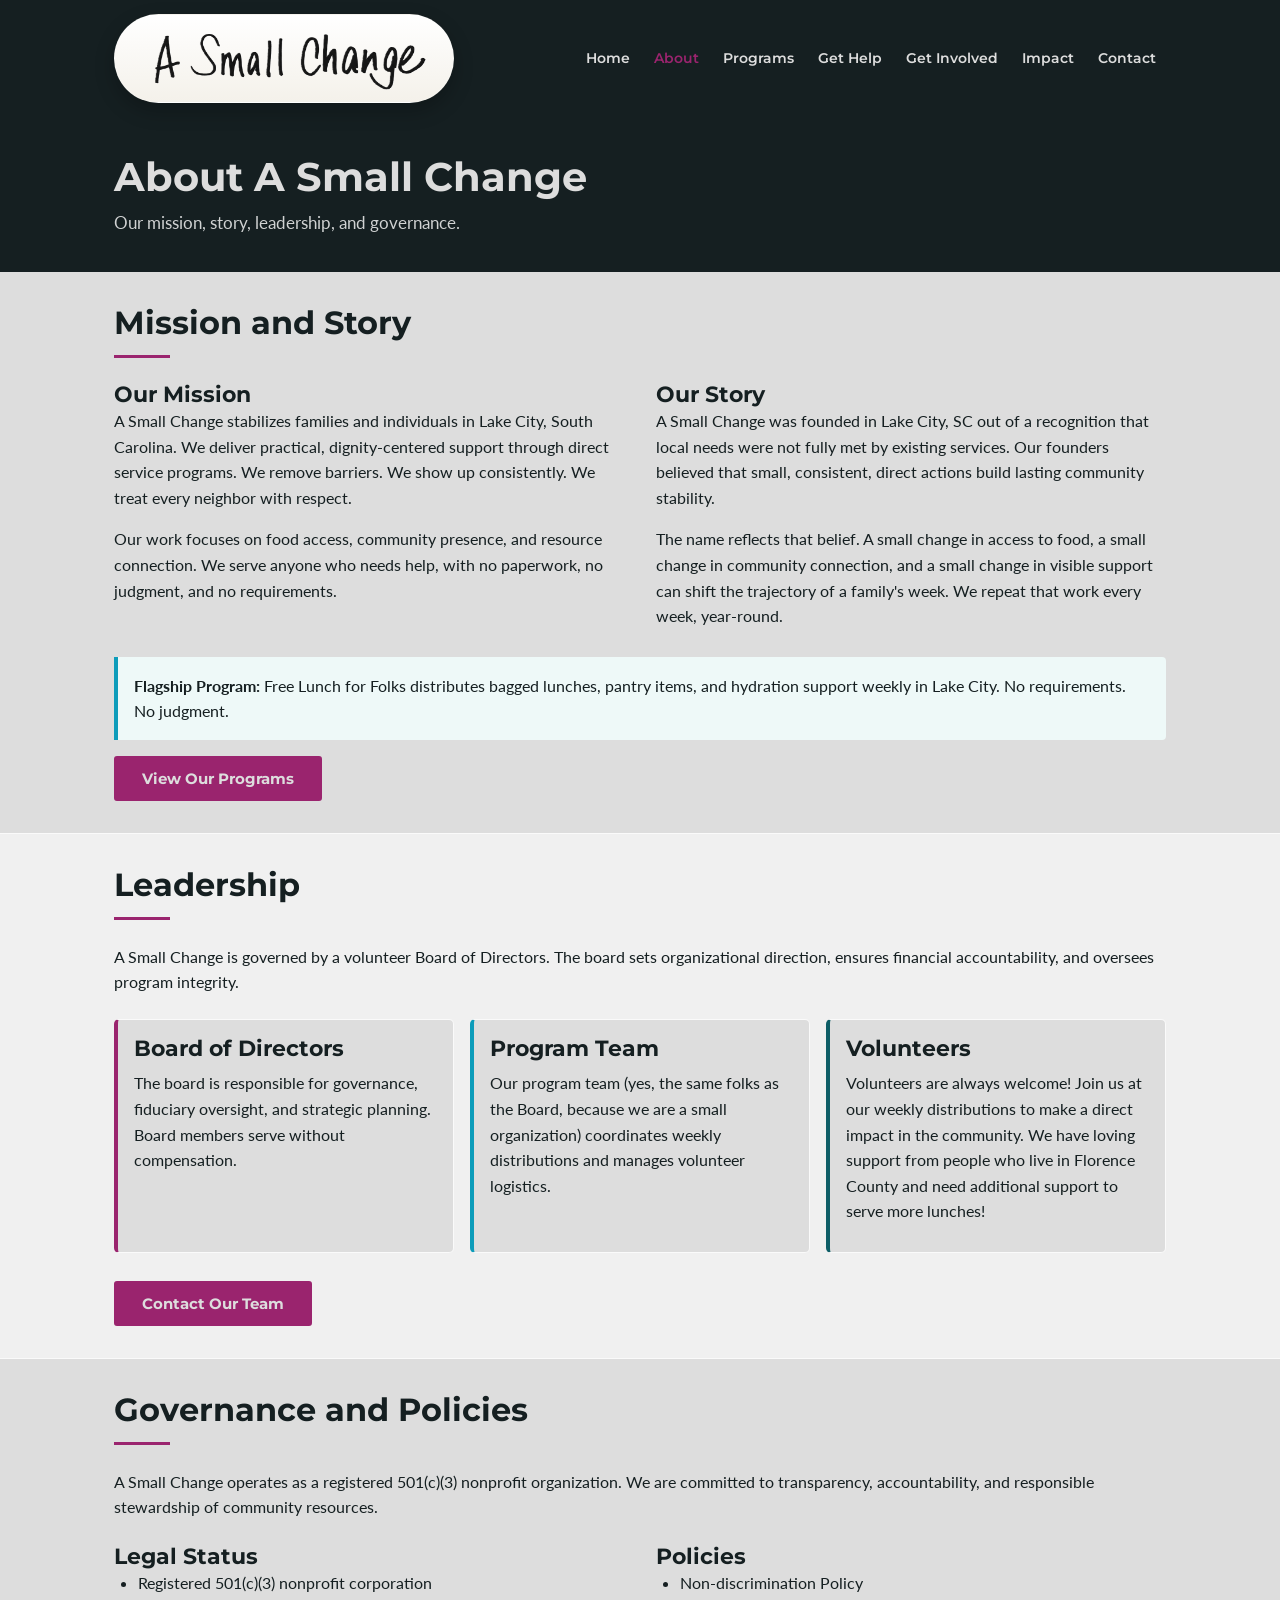
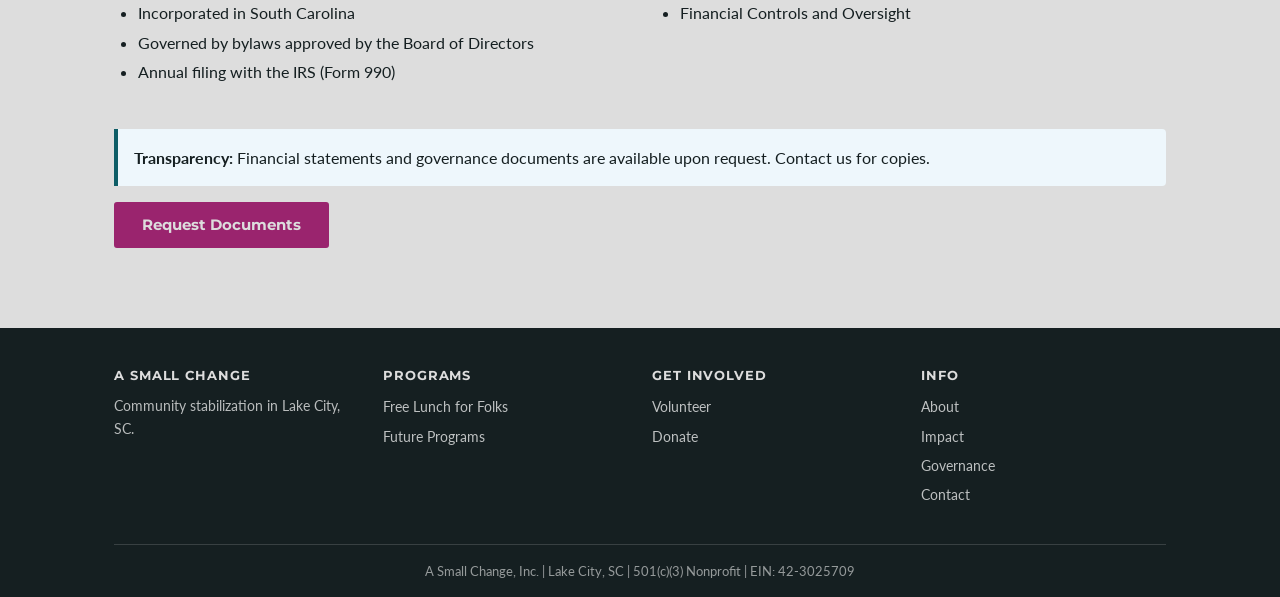
==== about.html @ 9b757cd4 "Updates to content across multiple pages" ====
<!DOCTYPE html>
<html lang="en">
<head>
  <meta charset="UTF-8" />
  <meta name="viewport" content="width=device-width, initial-scale=1.0" />
  <title>About | A Small Change</title>
  <meta name="description" content="Learn about A Small Change, a community stabilization nonprofit in Lake City, SC. Our mission, leadership, and governance." />
  <link rel="preconnect" href="https://fonts.googleapis.com" />
  <link rel="preconnect" href="https://fonts.gstatic.com" crossorigin />
  <link href="https://fonts.googleapis.com/css2?family=Montserrat:wght@400;600;700&family=Lato:wght@400;700&display=swap" rel="stylesheet" />
  <link rel="stylesheet" href="assets/css/style.css" />
</head>
<body>
  <a href="#main" class="skip-link">Skip to main content</a>

  <header class="site-header" role="banner">
    <div class="container">
      <div class="site-header-top">
        <a href="index.html" class="site-logo" aria-label="A Small Change home page">
          <span class="site-logo-mark" aria-hidden="true">
            <img alt="" src="assets/images/ASmallChange-Logo-transparent.png" />
          </span>
          <span class="visually-hidden">A Small Change</span>
        </a>
        <button
          class="nav-toggle"
          id="nav-toggle"
          aria-controls="site-nav"
          aria-expanded="false"
          aria-label="Toggle navigation menu"
        >Menu</button>
      </div>
      <nav class="site-nav" id="site-nav" aria-label="Main navigation">
        <a href="index.html">Home</a>
        <a href="about.html" aria-current="page">About</a>
        <a href="programs.html">Programs</a>
        <a href="get-help.html">Get Help</a>
        <a href="get-involved.html">Get Involved</a>
        <a href="impact.html">Impact</a>
        <a href="contact.html">Contact</a>
      </nav>
    </div>
  </header>

  <main id="main">

    <div class="page-header">
      <div class="container">
        <h1>About A Small Change</h1>
        <p>Our mission, story, leadership, and governance.</p>
      </div>
    </div>

    <!-- Mission & Story -->
    <section id="mission" class="subsection" aria-labelledby="mission-heading">
      <div class="container">
        <h2 id="mission-heading">Mission and Story</h2>
        <hr class="divider--red" />
        <div class="two-col">
          <div>
            <h3>Our Mission</h3>
            <p>A Small Change stabilizes families and individuals in Lake City, South Carolina. We deliver practical, dignity-centered support through direct service programs. We remove barriers. We show up consistently. We treat every neighbor with respect.</p>
            <p>Our work focuses on food access, community presence, and resource connection. We serve anyone who needs help, with no paperwork, no judgment, and no requirements.</p>
          </div>
          <div>
            <h3>Our Story</h3>
            <p>A Small Change was founded in Lake City, SC out of a recognition that local needs were not fully met by existing services. Our founders believed that small, consistent, direct actions build lasting community stability.</p>
            <p>The name reflects that belief. A small change in access to food, a small change in community connection, and a small change in visible support can shift the trajectory of a family's week. We repeat that work every week, year-round.</p>
          </div>
        </div>
        <div class="section-cta">
          <div class="info-box--teal info-box">
            <strong>Flagship Program:</strong> Free Lunch for Folks distributes bagged lunches, pantry items, and hydration support weekly in Lake City. No requirements. No judgment.
          </div>
          <a href="programs.html" class="btn btn-primary">View Our Programs</a>
        </div>
      </div>
    </section>

    <!-- Leadership -->
    <section id="leadership" class="subsection section--light" aria-labelledby="leadership-heading">
      <div class="container">
        <h2 id="leadership-heading">Leadership</h2>
        <hr class="divider--red" />
        <p>A Small Change is governed by a volunteer Board of Directors. The board sets organizational direction, ensures financial accountability, and oversees program integrity.</p>
        <div class="card-grid">
          <div class="card card--accent">
            <h3>Board of Directors</h3>
            <p>The board is responsible for governance, fiduciary oversight, and strategic planning. Board members serve without compensation.</p>
          </div>
          <div class="card card--teal">
            <h3>Program Team</h3>
            <p>Our program team (yes, the same folks as the Board, because we are a small organization) coordinates weekly distributions and manages volunteer logistics.</p>
          </div>
          <div class="card card--blue">
            <h3>Volunteers</h3>
            <p>Volunteers are always welcome!  Join us at our weekly distributions to make a direct impact in the community.  
              We have loving support from people who live in Florence County and need additional support to serve more lunches!</p>
          </div>
        </div>
        <div class="section-cta">
          <a href="contact.html" class="btn btn-primary">Contact Our Team</a>
        </div>
      </div>
    </section>

    <!-- Governance & Policies -->
    <section id="governance" class="subsection" aria-labelledby="governance-heading">
      <div class="container">
        <h2 id="governance-heading">Governance and Policies</h2>
        <hr class="divider--red" />
        <p>A Small Change operates as a registered 501(c)(3) nonprofit organization. We are committed to transparency, accountability, and responsible stewardship of community resources.</p>
        <div class="two-col">
          <div>
            <h3>Legal Status</h3>
            <ul>
              <li>Registered 501(c)(3) nonprofit corporation</li>
              <li>Incorporated in South Carolina</li>
              <li>Governed by bylaws approved by the Board of Directors</li>
              <li>Annual filing with the IRS (Form 990)</li>
            </ul>
          </div>
          <div>
            <h3>Policies</h3>
            <ul>              
              <li>Non-discrimination Policy</li>
              <li>Financial Controls and Oversight</li>
            </ul>
          </div>
        </div>
        <div class="section-cta">
          <div class="info-box">
            <strong>Transparency:</strong> Financial statements and governance documents are available upon request. Contact us for copies.
          </div>
          <a href="contact.html" class="btn btn-primary">Request Documents</a>
        </div>
      </div>
    </section>

  </main>

  <footer class="site-footer" role="contentinfo">
    <div class="container">
      <div class="footer-grid">
        <div class="footer-col">
          <h3>A Small Change</h3>
          <p class="footer-tagline">Community stabilization in Lake City, SC.</p>
        </div>
        <div class="footer-col">
          <h3>Programs</h3>
          <a href="programs.html">Free Lunch for Folks</a>
          <a href="programs.html#future-programs">Future Programs</a>
        </div>
        <div class="footer-col">
          <h3>Get Involved</h3>
          <a href="get-involved.html#volunteer">Volunteer</a>
          <a href="get-involved.html#donate">Donate</a>
        </div>
        <div class="footer-col">
          <h3>Info</h3>
          <a href="about.html">About</a>
          <a href="impact.html">Impact</a>
          <a href="about.html#governance">Governance</a>
          <a href="contact.html">Contact</a>
        </div>
      </div>
      <div class="footer-bottom">
        <p>A Small Change, Inc. | Lake City, SC | 501(c)(3) Nonprofit | EIN: 42-3025709</p>
      </div>
    </div>
  </footer>

  <script src="assets/js/nav.js"></script>
</body>
</html>
---- assets/css/style.css ----
/* ==========================================================================
   A Small Change — Main Stylesheet
   ========================================================================== */

/* --------------------------------------------------------------------------
   CSS Custom Properties (Brand Tokens)
   -------------------------------------------------------------------------- */
:root {

  --color-charcoal:  #151F21;
  --color-raspberry: #9A246E;
  --color-ocean:     #0D5D66;
  --color-teal:      #0D9CBA;
  --color-dark-teal: #148799;
  --color-border:    #FAFAFA;
  --color-white:     #DDDDDD;

  --font-heading: 'Montserrat', sans-serif;
  --font-body:    'Lato', sans-serif;

  --padding-section: 24px;
  --padding-hero:    48px;
  --padding-card:    16px;

  --max-width: 1100px;
}

/* --------------------------------------------------------------------------
   Reset & Base
   -------------------------------------------------------------------------- */
*,
*::before,
*::after {
  box-sizing: border-box;
  margin: 0;
  padding: 0;
}

html {
  font-size: 16px;
  scroll-behavior: smooth;
}

body {
  background-color: var(--color-white);
  color: var(--color-charcoal);
  font-family: var(--font-body);
  line-height: 1.6;
}

img {
  max-width: 100%;
  height: auto;
  display: block;
}

/* --------------------------------------------------------------------------
   Typography
   -------------------------------------------------------------------------- */
h1,
h2,
h3,
h4,
h5,
h6 {
  font-family: var(--font-heading);
  font-weight: 700;
  line-height: 1.2;
  color: var(--color-charcoal);
}

h1 { font-size: 2rem; }
h2 { font-size: 1.625rem; }
h3 { font-size: 1.25rem; }
h4 { font-size: 1.0625rem; }

p {
  margin-bottom: 1rem;
}

p:last-child {
  margin-bottom: 0;
}

ul,
ol {
  padding-left: 1.5rem;
  margin-bottom: 1rem;
}

li {
  margin-bottom: 4px;
}

a {
  color: var(--color-raspberry);
  text-decoration: underline;
}

a:hover,
a:focus {
  color: var(--color-charcoal);
}

strong {
  font-weight: 700;
}

/* --------------------------------------------------------------------------
   Skip Link (Accessibility)
   -------------------------------------------------------------------------- */
.skip-link {
  position: absolute;
  top: -100%;
  left: 0;
  background-color: var(--color-raspberry);
  color: var(--color-white);
  padding: 8px 16px;
  font-family: var(--font-heading);
  font-weight: 700;
  font-size: 0.9375rem;
  z-index: 9999;
  text-decoration: none;
}

.skip-link:focus {
  top: 0;
}

.visually-hidden {
  position: absolute;
  width: 1px;
  height: 1px;
  padding: 0;
  margin: -1px;
  overflow: hidden;
  clip: rect(0, 0, 0, 0);
  white-space: nowrap;
  border: 0;
}

/* --------------------------------------------------------------------------
   Layout Utility
   -------------------------------------------------------------------------- */
.container {
  max-width: var(--max-width);
  margin: 0 auto;
  padding: 0 var(--padding-section);
}

.section {
  padding: var(--padding-section) 0;
}

.section--lg {
  padding: 48px 0;
}

/* --------------------------------------------------------------------------
   Section Themes
   -------------------------------------------------------------------------- */
.section--dark {
  background-color: var(--color-charcoal);
  color: var(--color-white);
}

.section--dark h1,
.section--dark h2,
.section--dark h3,
.section--dark h4 {
  color: var(--color-white);
}

.section--dark a:not(.btn) {
  color: var(--color-teal);
}

.section--dark a:not(.btn):hover,
.section--dark a:not(.btn):focus {
  color: var(--color-white);
}

/* Teal sections use charcoal text for WCAG AA contrast (~6.4:1) */
.section--teal {
  background-color: var(--color-teal);
  color: var(--color-charcoal);
}

.section--teal h1,
.section--teal h2,
.section--teal h3 {
  color: var(--color-charcoal);
}

.section--light {
  background-color: #F0F0F0;
}

/* --------------------------------------------------------------------------
   Section Typography Helpers
   -------------------------------------------------------------------------- */
.section-title {
  font-size: 1.75rem;
  margin-bottom: 8px;
}

.section-subtitle {
  font-size: 1.0625rem;
  color: #555555;
  margin-bottom: 24px;
}

.section--dark .section-subtitle {
  color: rgba(255, 255, 255, 0.8);
}

.divider--red {
  border: none;
  border-top: 3px solid var(--color-raspberry);
  width: 56px;
  margin: 12px 0 24px;
}

/* --------------------------------------------------------------------------
   Header & Navigation
   -------------------------------------------------------------------------- */
.site-header {
  background-color: var(--color-charcoal);
  color: var(--color-white);
  position: sticky;
  top: 0;
  z-index: 200;
}

.site-header .container {
  display: flex;
  align-items: center;
  justify-content: space-between;
  flex-wrap: wrap;
  padding-top: 14px;
  padding-bottom: 14px;
  gap: 12px;
}

.site-header-top {
  display: flex;
  align-items: center;
  justify-content: space-between;
  width: 100%;
}

.site-logo {
  text-decoration: none;
  display: inline-flex;
  align-items: center;
  max-width: min(100%, 340px);
}

.site-logo-mark {
  display: block;
  padding: 10px 18px 8px;
  background: linear-gradient(180deg, #ffffff 0%, #f4f1ea 100%);
  border: 1px solid rgba(250, 250, 250, 0.18);
  border-radius: 999px;
  box-shadow: 0 8px 20px rgba(0, 0, 0, 0.24);
}

.site-logo-mark img {
  display: block;
  width: clamp(180px, 24vw, 320px);
  height: auto;
}

.nav-toggle {
  display: none;
  background: transparent;
  border: 2px solid var(--color-white);
  color: var(--color-white);
  padding: 5px 12px;
  font-family: var(--font-heading);
  font-size: 0.875rem;
  font-weight: 700;
  cursor: pointer;
  border-radius: 3px;
}

.site-nav {
  display: flex;
  align-items: center;
  flex-wrap: wrap;
  gap: 4px;
}

.site-nav a {
  color: var(--color-white);
  text-decoration: none;
  font-family: var(--font-heading);
  font-size: 0.875rem;
  font-weight: 600;
  padding: 6px 10px;
  border-radius: 3px;
  transition: background-color 0.15s ease;
}

.site-nav a:hover,
.site-nav a:focus {
  background-color: rgba(255, 255, 255, 0.15);
  color: var(--color-white);
}

.site-nav a[aria-current="page"] {
  color: var(--color-raspberry);
}

/* --------------------------------------------------------------------------
   Hero
   -------------------------------------------------------------------------- */
.hero {
  background-color: var(--color-charcoal);
  color: var(--color-white);
  padding: var(--padding-hero) 0;
}

.hero h1 {
  font-size: 2.25rem;
  color: var(--color-white);
  margin-bottom: 16px;
  max-width: 700px;
}

.hero p {
  font-size: 1.125rem;
  color: rgba(255, 255, 255, 0.88);
  max-width: 620px;
  margin-bottom: 28px;
}

.hero--center {
  text-align: center;
}

.hero--center h1,
.hero--center p {
  margin-left: auto;
  margin-right: auto;
}

.hero--center .cta-group {
  justify-content: center;
}

/* --------------------------------------------------------------------------
   Page Header (inner pages)
   -------------------------------------------------------------------------- */
.page-header {
  background-color: var(--color-charcoal);
  color: var(--color-white);
  padding: 36px 0;
}

.page-header h1 {
  color: var(--color-white);
  margin-bottom: 8px;
}

.page-header p {
  color: rgba(255, 255, 255, 0.8);
  font-size: 1.0625rem;
  margin-bottom: 0;
}

/* --------------------------------------------------------------------------
   Buttons
   -------------------------------------------------------------------------- */
.btn {
  display: inline-block;
  padding: 11px 26px;
  font-family: var(--font-heading);
  font-size: 0.9375rem;
  font-weight: 700;
  text-decoration: none;
  border-radius: 3px;
  cursor: pointer;
  border: 2px solid transparent;
  line-height: 1.3;
  text-align: center;
}

.btn-primary {
  background-color: var(--color-raspberry);
  color: var(--color-white);
  border-color: var(--color-raspberry);
}

.btn-primary:hover,
.btn-primary:focus {
  background-color: #9e0e18;
  border-color: #9e0e18;
  color: var(--color-white);
}

/* Outline button: for use on dark backgrounds */
.btn-outline {
  background-color: transparent;
  color: var(--color-white);
  border-color: var(--color-white);
}

.btn-outline:hover,
.btn-outline:focus {
  background-color: var(--color-white);
  color: var(--color-charcoal);
}

/* Outline button: for use on light backgrounds */
.btn-outline-dark {
  background-color: transparent;
  color: var(--color-charcoal);
  border-color: var(--color-charcoal);
}

.btn-outline-dark:hover,
.btn-outline-dark:focus {
  background-color: var(--color-charcoal);
  color: var(--color-white);
}

/* Teal CTA: for accents on light backgrounds */
.btn-teal {
  background-color: var(--color-teal);
  color: var(--color-white);
  border-color: var(--color-teal);
}

.btn-teal:hover,
.btn-teal:focus {
  background-color: #2c8f8a;
  border-color: #2c8f8a;
  color: var(--color-white);
}

.cta-group {
  display: flex;
  flex-wrap: wrap;
  gap: 12px;
  align-items: center;
}

/* --------------------------------------------------------------------------
   Cards
   -------------------------------------------------------------------------- */
.card-grid {
  display: grid;
  grid-template-columns: 1fr;
  gap: 16px;
  margin-top: 24px;
}

.card {
  background-color: var(--color-white);
  border: 1px solid var(--color-border);
  border-radius: 5px;
  padding: var(--padding-card);
}

.card h3 {
  margin-bottom: 8px;
}

.card p:last-child {
  margin-bottom: 12px;
}

.card--accent {
  border-left: 4px solid var(--color-raspberry);
}

.card--teal {
  border-left: 4px solid var(--color-teal);
}

.card--blue {
  border-left: 4px solid var(--color-ocean);
}

/* --------------------------------------------------------------------------
   Two-Column Layout
   -------------------------------------------------------------------------- */
.two-col {
  display: grid;
  grid-template-columns: 1fr;
  gap: 32px;
  margin-top: 24px;
}

/* --------------------------------------------------------------------------
   Info Boxes
   -------------------------------------------------------------------------- */
.info-box {
  border-left: 4px solid var(--color-ocean);
  background-color: #EEF7FC;
  padding: var(--padding-card);
  border-radius: 0 4px 4px 0;
  margin-bottom: 16px;
}

.info-box--red {
  border-left-color: var(--color-raspberry);
  background-color: #FEF0F0;
}

.info-box--teal {
  border-left-color: var(--color-teal);
  background-color: #EEF9F8;
}

/* --------------------------------------------------------------------------
   Stat Blocks
   -------------------------------------------------------------------------- */
.stat-grid {
  display: grid;
  grid-template-columns: repeat(2, 1fr);
  gap: 16px;
  margin-top: 24px;
}

.stat-block {
  text-align: center;
  padding: 20px var(--padding-card);
}

.stat-number {
  display: block;
  font-family: var(--font-heading);
  font-size: 2.75rem;
  font-weight: 700;
  color: var(--color-raspberry);
  line-height: 1;
  margin-bottom: 8px;
}

.section--teal .stat-number {
  color: var(--color-charcoal);
}

.section--dark .stat-number {
  color: var(--color-raspberry);
}

.stat-label {
  font-size: 0.9375rem;
  font-weight: 600;
  font-family: var(--font-heading);
}

/* --------------------------------------------------------------------------
   Section-Level CTA Bar
   -------------------------------------------------------------------------- */
.section-cta {
  margin-top: 28px;
}

/* --------------------------------------------------------------------------
   Sub-Section Anchor
   -------------------------------------------------------------------------- */
.subsection {
  padding-top: 32px;
  padding-bottom: 32px;
  border-bottom: 1px solid var(--color-border);
}

.subsection:last-child {
  border-bottom: none;
}

.subsection h2 {
  margin-bottom: 8px;
}

/* --------------------------------------------------------------------------
   Footer
   -------------------------------------------------------------------------- */
.site-footer {
  background-color: var(--color-charcoal);
  color: var(--color-white);
  padding: 40px 0 16px;
  margin-top: 48px;
}

.footer-grid {
  display: grid;
  grid-template-columns: 1fr;
  gap: 24px;
  margin-bottom: 32px;
}

.footer-col h3 {
  color: var(--color-white);
  font-family: var(--font-heading);
  font-size: 0.8125rem;
  font-weight: 700;
  text-transform: uppercase;
  letter-spacing: 0.07em;
  margin-bottom: 12px;
}

.footer-col a {
  color: rgba(255, 255, 255, 0.72);
  text-decoration: none;
  display: block;
  font-size: 0.9rem;
  margin-bottom: 6px;
}

.footer-col a:hover,
.footer-col a:focus {
  color: var(--color-white);
}

.footer-tagline {
  font-size: 0.875rem;
  color: rgba(255, 255, 255, 0.7);
}

.footer-bottom {
  border-top: 1px solid rgba(255, 255, 255, 0.15);
  padding-top: 16px;
  font-size: 0.8125rem;
  color: rgba(255, 255, 255, 0.55);
  text-align: center;
}

/* --------------------------------------------------------------------------
   Responsive: Tablet (600px+)
   -------------------------------------------------------------------------- */
@media (min-width: 600px) {
  .card-grid {
    grid-template-columns: repeat(2, 1fr);
  }

  .stat-grid {
    grid-template-columns: repeat(4, 1fr);
  }

  .footer-grid {
    grid-template-columns: repeat(2, 1fr);
  }
}

/* --------------------------------------------------------------------------
   Responsive: Desktop (900px+)
   -------------------------------------------------------------------------- */
@media (min-width: 900px) {
  h1 { font-size: 2.5rem; }
  h2 { font-size: 2rem; }
  h3 { font-size: 1.375rem; }

  .hero h1 {
    font-size: 3rem;
  }

  .section-title {
    font-size: 2rem;
  }

  .card-grid {
    grid-template-columns: repeat(3, 1fr);
  }

  .two-col {
    grid-template-columns: repeat(2, 1fr);
  }

  .footer-grid {
    grid-template-columns: repeat(4, 1fr);
  }

  .site-header-top {
    width: auto;
  }

  .site-header .container {
    flex-wrap: nowrap;
  }
}

/* --------------------------------------------------------------------------
   Responsive: Mobile Navigation
   -------------------------------------------------------------------------- */
@media (max-width: 899px) {
  .site-logo {
    max-width: calc(100% - 68px);
  }

  .site-logo-mark {
    padding: 8px 14px 7px;
  }

  .site-logo-mark img {
    width: min(100%, 240px);
  }

  .nav-toggle {
    display: block;
  }

  .site-nav {
    display: none;
    flex-direction: column;
    align-items: flex-start;
    width: 100%;
    padding-top: 14px;
    border-top: 1px solid rgba(255, 255, 255, 0.2);
    margin-top: 8px;
  }

  .site-nav.is-open {
    display: flex;
  }

  .site-nav a {
    width: 100%;
    padding: 8px 10px;
  }
}
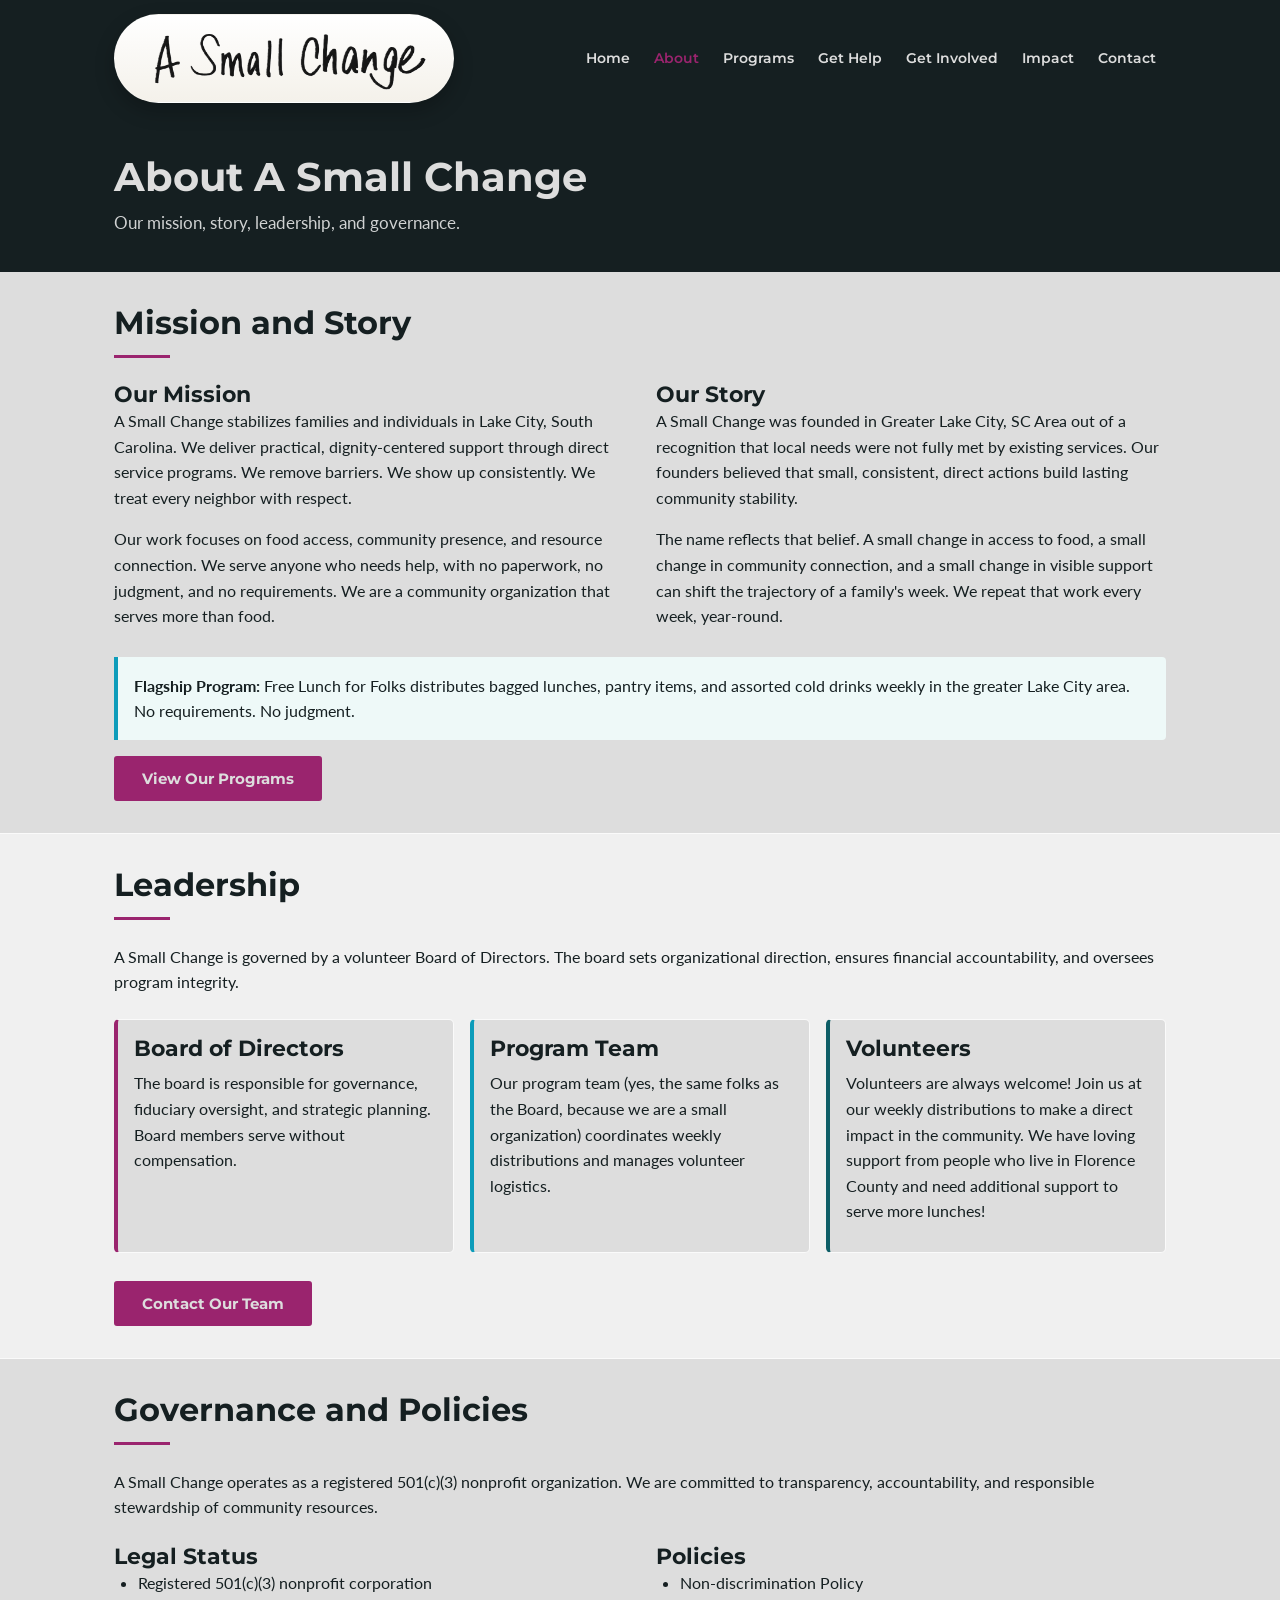
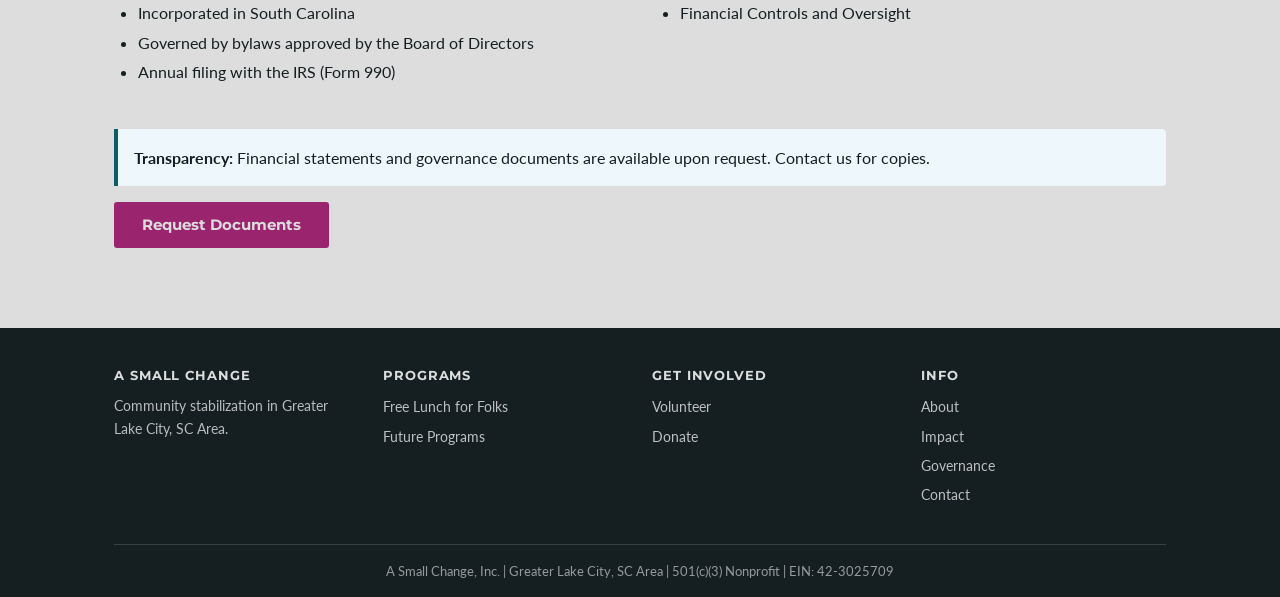
==== commit f41feb6f: "text updates on assorted pages" ====
--- a/about.html
+++ b/about.html
@@ -4,7 +4,7 @@
   <meta charset="UTF-8" />
   <meta name="viewport" content="width=device-width, initial-scale=1.0" />
   <title>About | A Small Change</title>
-  <meta name="description" content="Learn about A Small Change, a community stabilization nonprofit in Lake City, SC. Our mission, leadership, and governance." />
+  <meta name="description" content="Learn about A Small Change, a community stabilization nonprofit in Greater Lake City, SC Area. Our mission, leadership, and governance." />
   <link rel="preconnect" href="https://fonts.googleapis.com" />
   <link rel="preconnect" href="https://fonts.gstatic.com" crossorigin />
   <link href="https://fonts.googleapis.com/css2?family=Montserrat:wght@400;600;700&family=Lato:wght@400;700&display=swap" rel="stylesheet" />
@@ -60,17 +60,17 @@
           <div>
             <h3>Our Mission</h3>
             <p>A Small Change stabilizes families and individuals in Lake City, South Carolina. We deliver practical, dignity-centered support through direct service programs. We remove barriers. We show up consistently. We treat every neighbor with respect.</p>
-            <p>Our work focuses on food access, community presence, and resource connection. We serve anyone who needs help, with no paperwork, no judgment, and no requirements.</p>
+            <p>Our work focuses on food access, community presence, and resource connection. We serve anyone who needs help, with no paperwork, no judgment, and no requirements.  We are a community organization that serves more than food.</p>
           </div>
           <div>
             <h3>Our Story</h3>
-            <p>A Small Change was founded in Lake City, SC out of a recognition that local needs were not fully met by existing services. Our founders believed that small, consistent, direct actions build lasting community stability.</p>
+            <p>A Small Change was founded in Greater Lake City, SC Area out of a recognition that local needs were not fully met by existing services. Our founders believed that small, consistent, direct actions build lasting community stability.</p>
             <p>The name reflects that belief. A small change in access to food, a small change in community connection, and a small change in visible support can shift the trajectory of a family's week. We repeat that work every week, year-round.</p>
           </div>
         </div>
         <div class="section-cta">
           <div class="info-box--teal info-box">
-            <strong>Flagship Program:</strong> Free Lunch for Folks distributes bagged lunches, pantry items, and hydration support weekly in Lake City. No requirements. No judgment.
+            <strong>Flagship Program:</strong> Free Lunch for Folks distributes bagged lunches, pantry items, and assorted cold drinks weekly in the greater Lake City area. No requirements. No judgment.
           </div>
           <a href="programs.html" class="btn btn-primary">View Our Programs</a>
         </div>
@@ -144,7 +144,7 @@
       <div class="footer-grid">
         <div class="footer-col">
           <h3>A Small Change</h3>
-          <p class="footer-tagline">Community stabilization in Lake City, SC.</p>
+          <p class="footer-tagline">Community stabilization in Greater Lake City, SC Area.</p>
         </div>
         <div class="footer-col">
           <h3>Programs</h3>
@@ -165,7 +165,7 @@
         </div>
       </div>
       <div class="footer-bottom">
-        <p>A Small Change, Inc. | Lake City, SC | 501(c)(3) Nonprofit | EIN: 42-3025709</p>
+        <p>A Small Change, Inc. | Greater Lake City, SC Area | 501(c)(3) Nonprofit | EIN: 42-3025709</p>
       </div>
     </div>
   </footer>
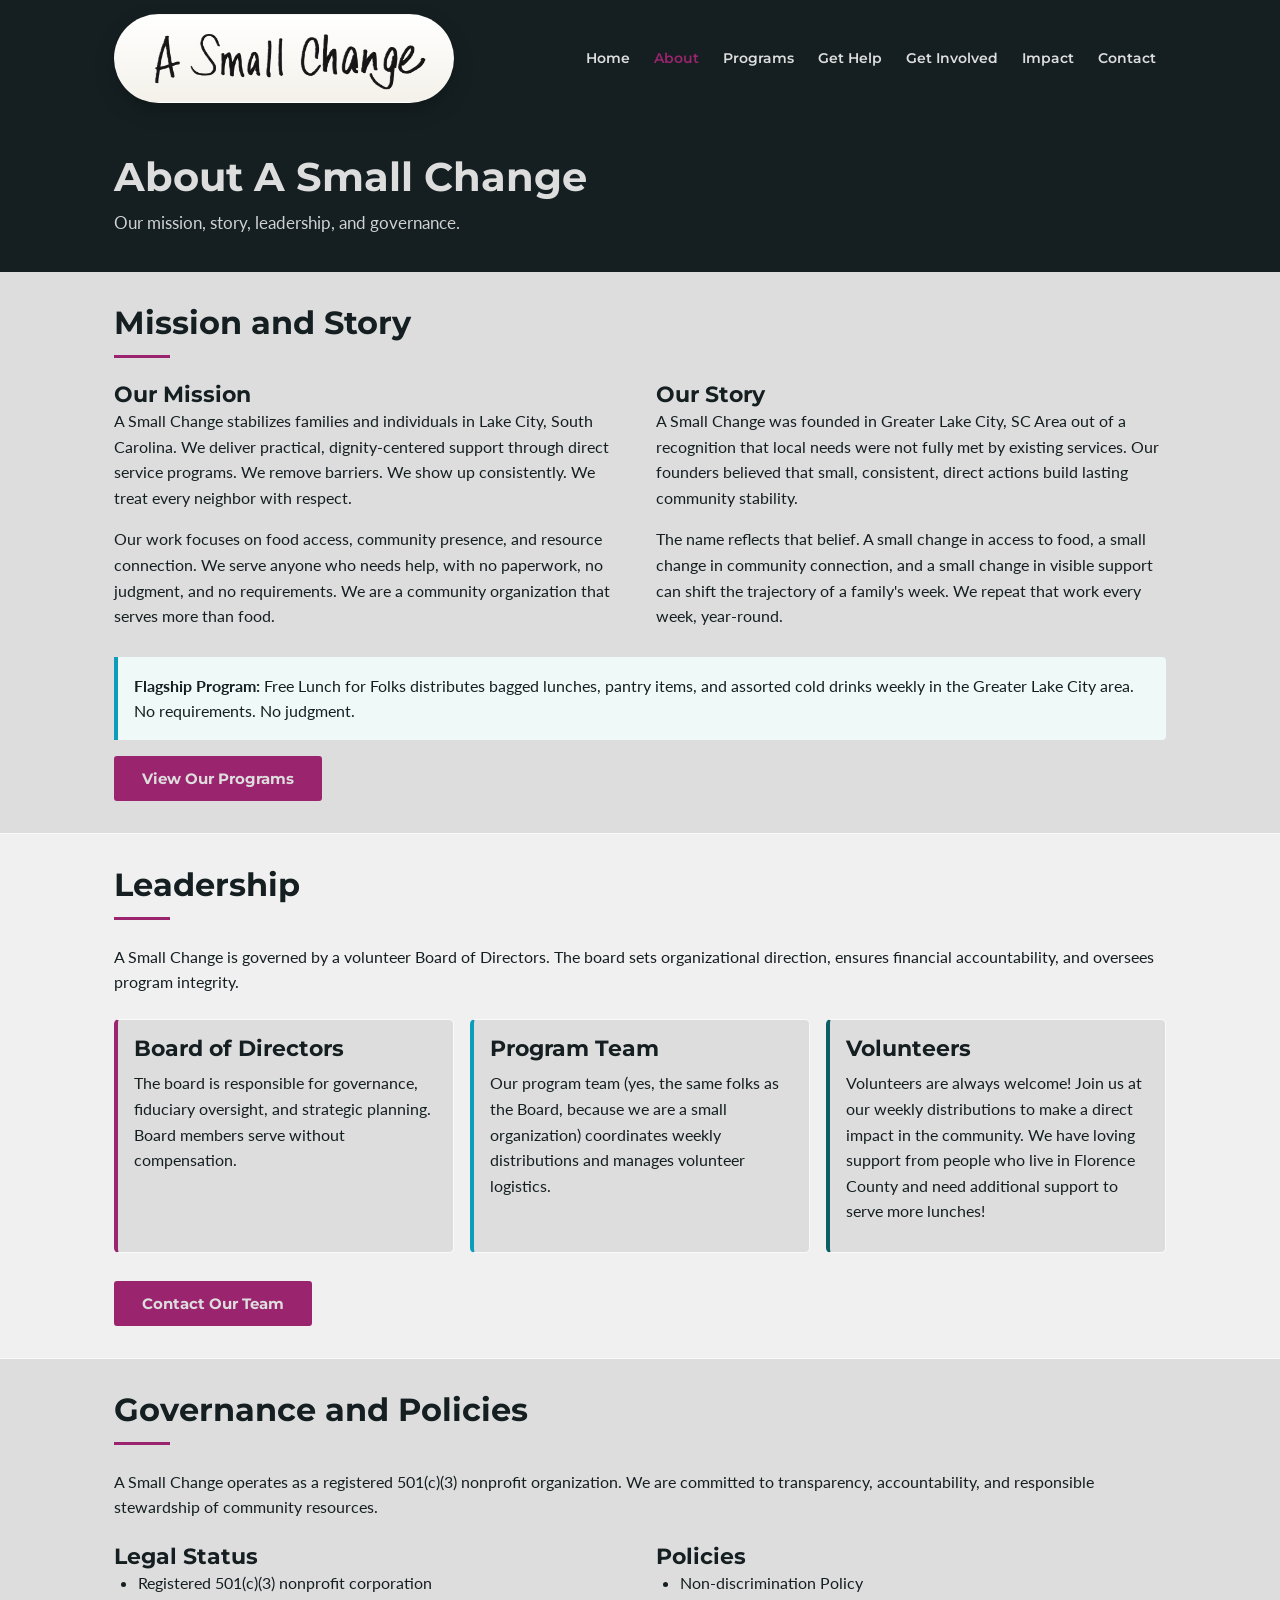
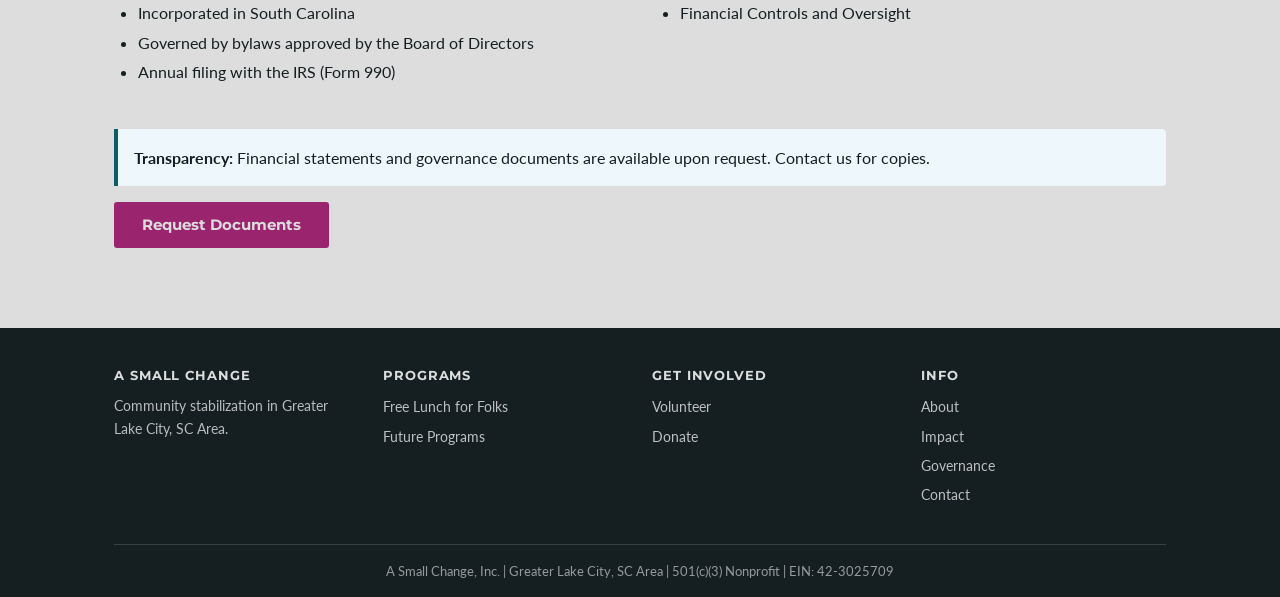
==== commit d98a2404: "Potential fix for pull request finding Co-authored-by: Copilot Autofix powered by AI <175728472+Copi" ====
--- a/about.html
+++ b/about.html
@@ -60,7 +60,7 @@
           <div>
             <h3>Our Mission</h3>
             <p>A Small Change stabilizes families and individuals in Lake City, South Carolina. We deliver practical, dignity-centered support through direct service programs. We remove barriers. We show up consistently. We treat every neighbor with respect.</p>
-            <p>Our work focuses on food access, community presence, and resource connection. We serve anyone who needs help, with no paperwork, no judgment, and no requirements.  We are a community organization that serves more than food.</p>
+            <p>Our work focuses on food access, community presence, and resource connection. We serve anyone who needs help, with no paperwork, no judgment, and no requirements. We are a community organization that serves more than food.</p>
           </div>
           <div>
             <h3>Our Story</h3>
@@ -70,7 +70,7 @@
         </div>
         <div class="section-cta">
           <div class="info-box--teal info-box">
-            <strong>Flagship Program:</strong> Free Lunch for Folks distributes bagged lunches, pantry items, and assorted cold drinks weekly in the greater Lake City area. No requirements. No judgment.
+            <strong>Flagship Program:</strong> Free Lunch for Folks distributes bagged lunches, pantry items, and assorted cold drinks weekly in the Greater Lake City area. No requirements. No judgment.
           </div>
           <a href="programs.html" class="btn btn-primary">View Our Programs</a>
         </div>
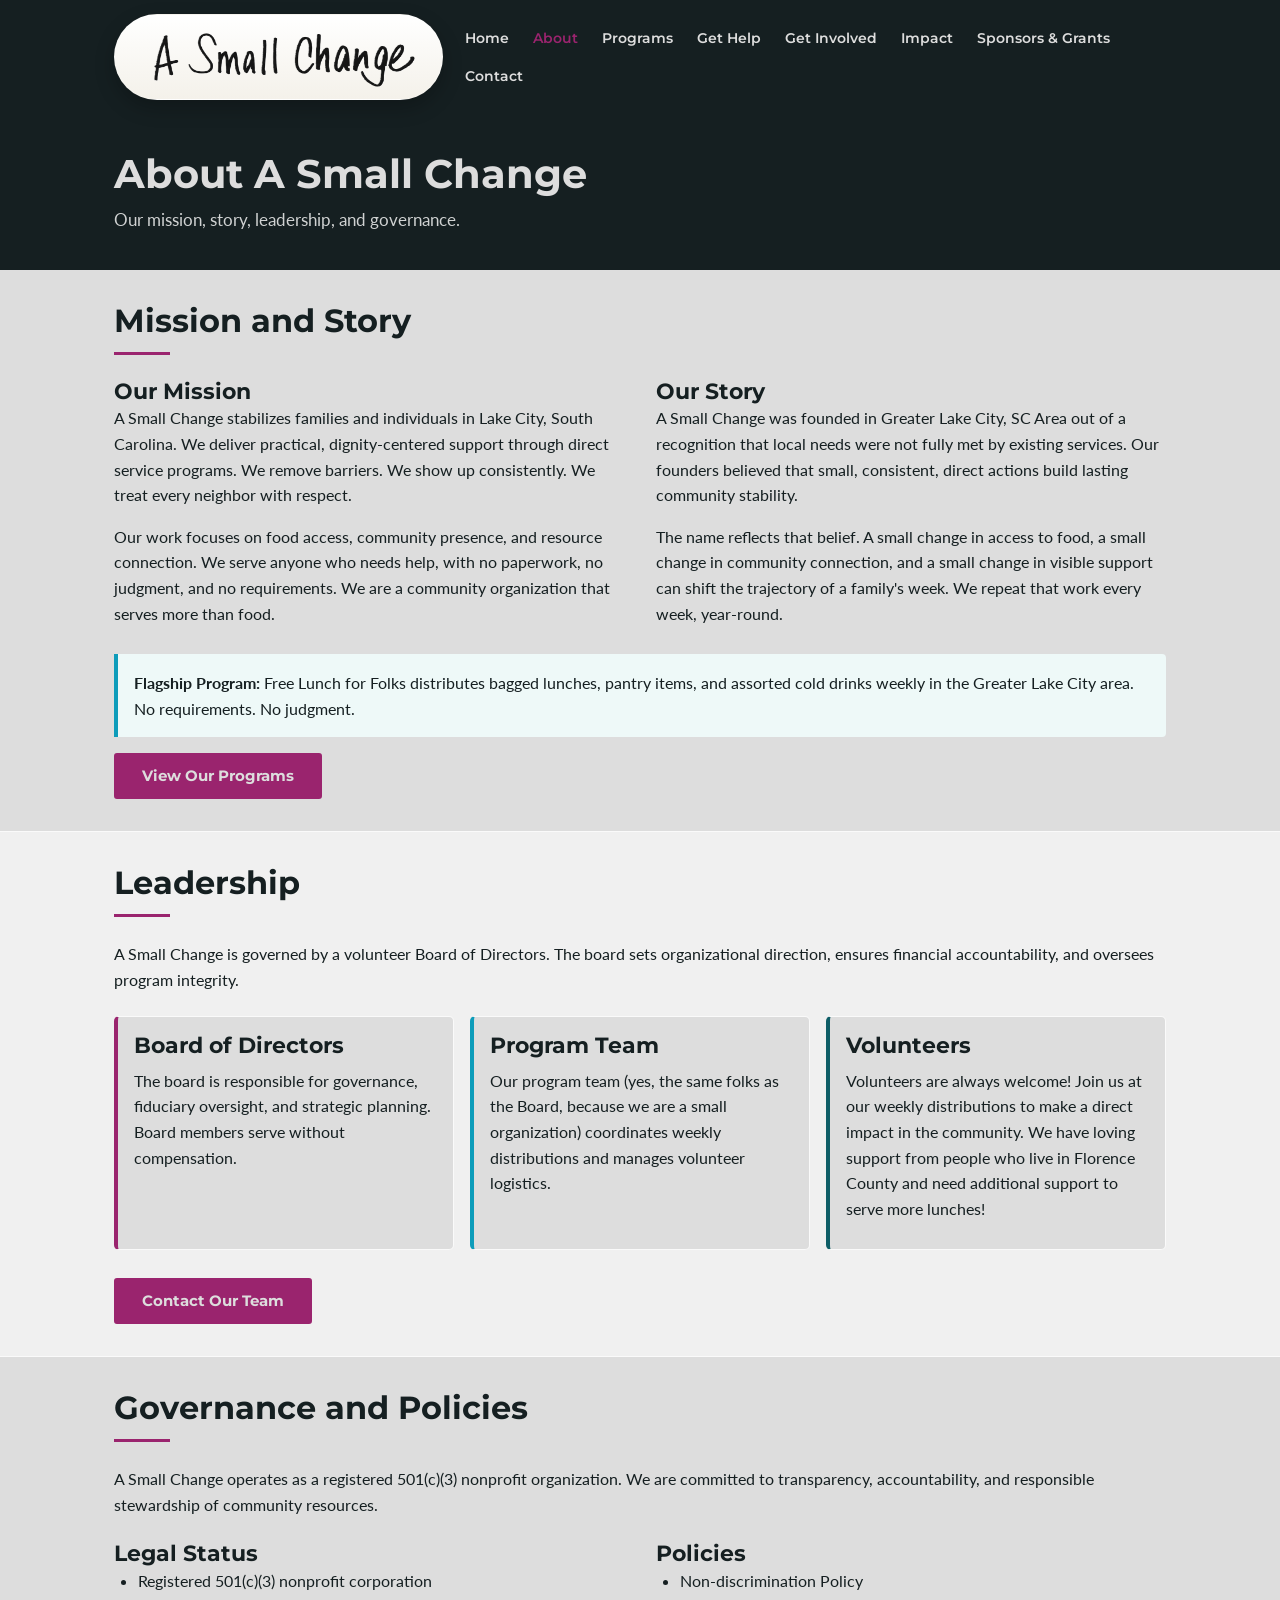
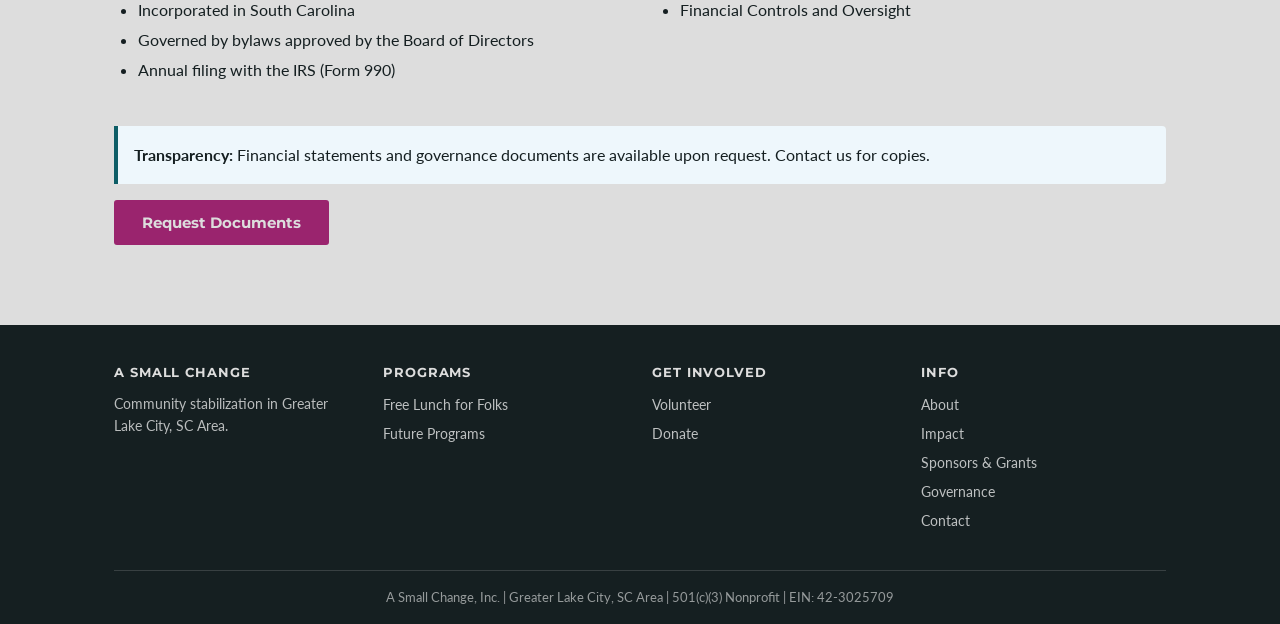
==== commit da2479e3: "Add sponsors and grants page Co-authored-by: Jburnish <62753725+Jburnish@users.noreply.github.com>" ====
--- a/about.html
+++ b/about.html
@@ -9,6 +9,19 @@
   <link rel="preconnect" href="https://fonts.gstatic.com" crossorigin />
   <link href="https://fonts.googleapis.com/css2?family=Montserrat:wght@400;600;700&family=Lato:wght@400;700&display=swap" rel="stylesheet" />
   <link rel="stylesheet" href="assets/css/style.css" />
+  <!-- Open Graph (Facebook, Bluesky, Slack, Discord, iMessage) -->
+  <meta property="og:title" content="A Small Change | About">
+  <meta property="og:description" content="Learn about A Small Change — A community nonprofit in Lake City, SC">
+  <meta property="og:image" content="https://asmallchange.org/assets/images/ASmallChange-Logo-Social.jpg">
+  <meta property="og:url" content="https://asmallchange.org/about.html">
+  <meta property="og:type" content="website">
+  
+  <!-- Twitter Card -->
+  <meta name="twitter:card" content="summary_large_image">
+  <meta name="twitter:title" content="A Small Change | About">
+  <meta name="twitter:description" content="Learn about A Small Change — A community nonprofit in Lake City, SC">
+  <meta name="twitter:image" content="https://asmallchange.org/assets/images/ASmallChange-Logo-Social.jpg">
+
 </head>
 <body>
   <a href="#main" class="skip-link">Skip to main content</a>
@@ -37,6 +50,7 @@
         <a href="get-help.html">Get Help</a>
         <a href="get-involved.html">Get Involved</a>
         <a href="impact.html">Impact</a>
+        <a href="sponsors.html">Sponsors &amp; Grants</a>
         <a href="contact.html">Contact</a>
       </nav>
     </div>
@@ -160,6 +174,7 @@
           <h3>Info</h3>
           <a href="about.html">About</a>
           <a href="impact.html">Impact</a>
+          <a href="sponsors.html">Sponsors &amp; Grants</a>
           <a href="about.html#governance">Governance</a>
           <a href="contact.html">Contact</a>
         </div>
